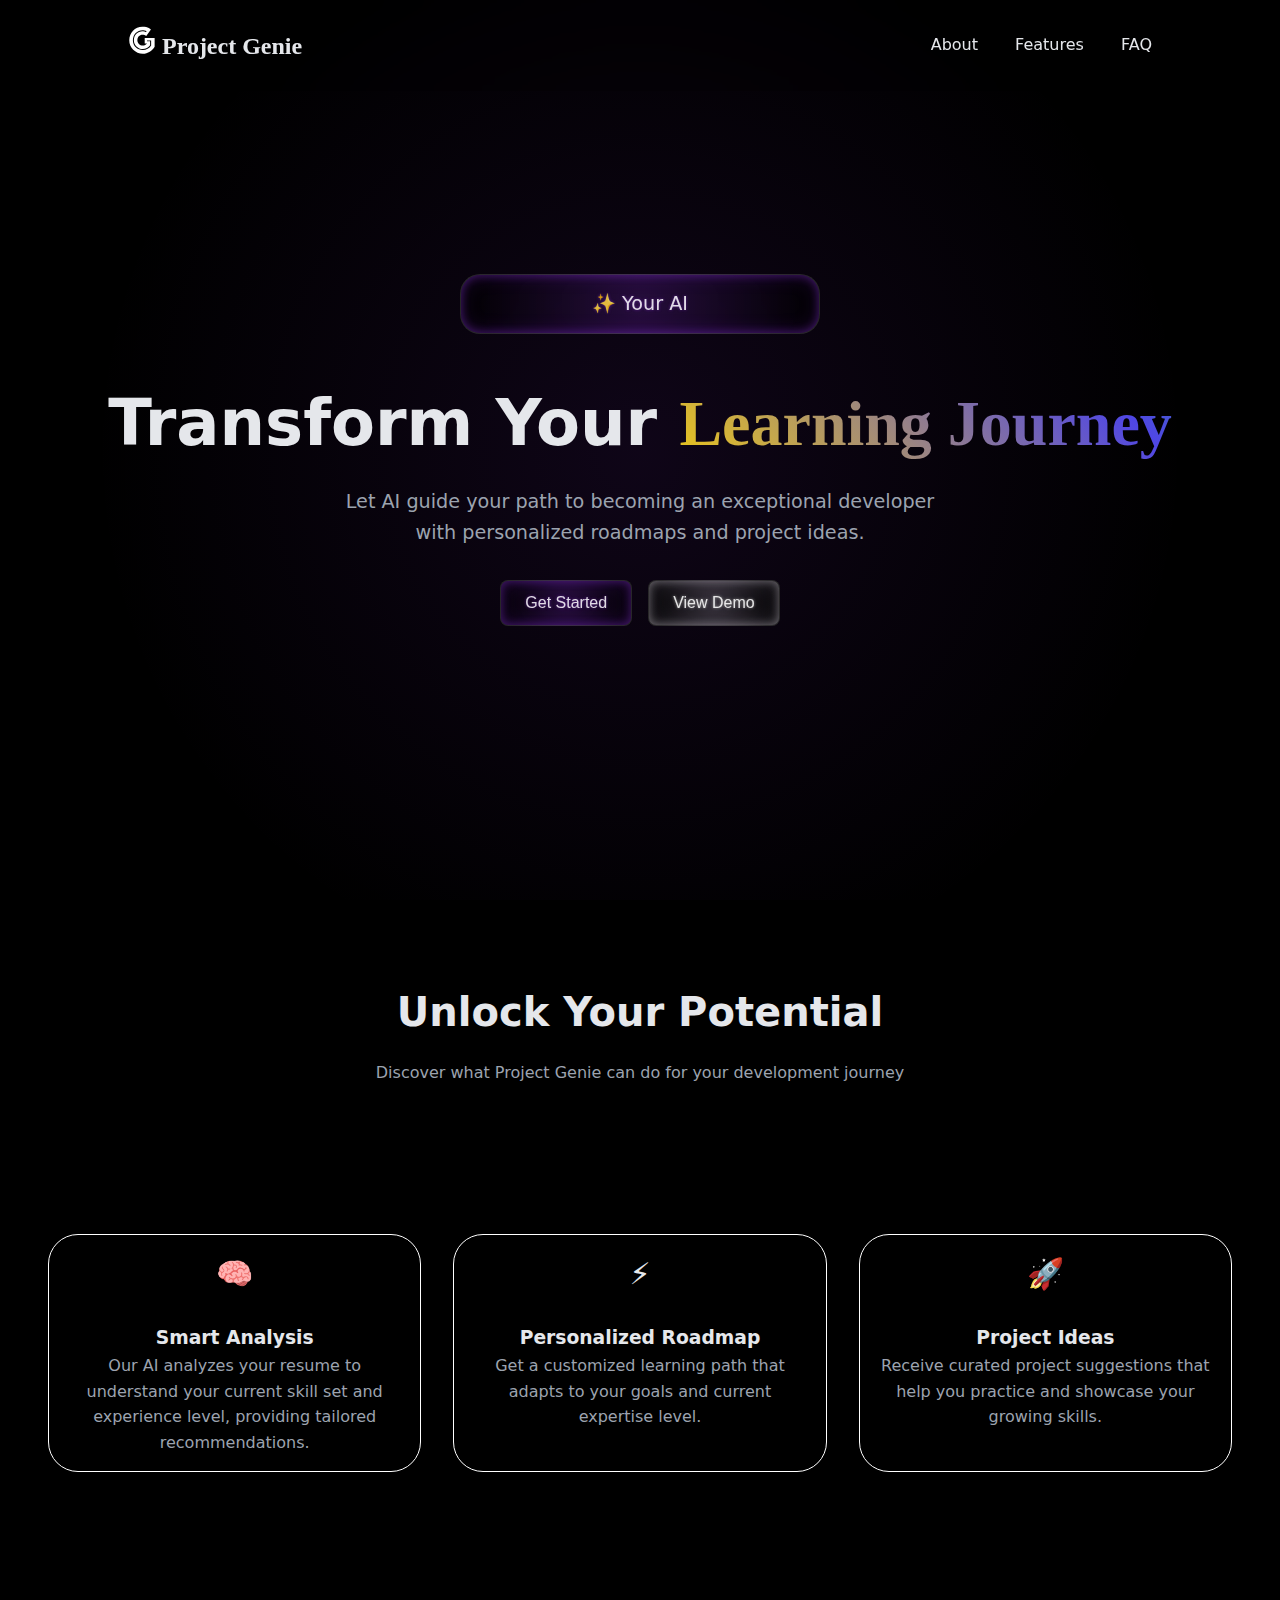
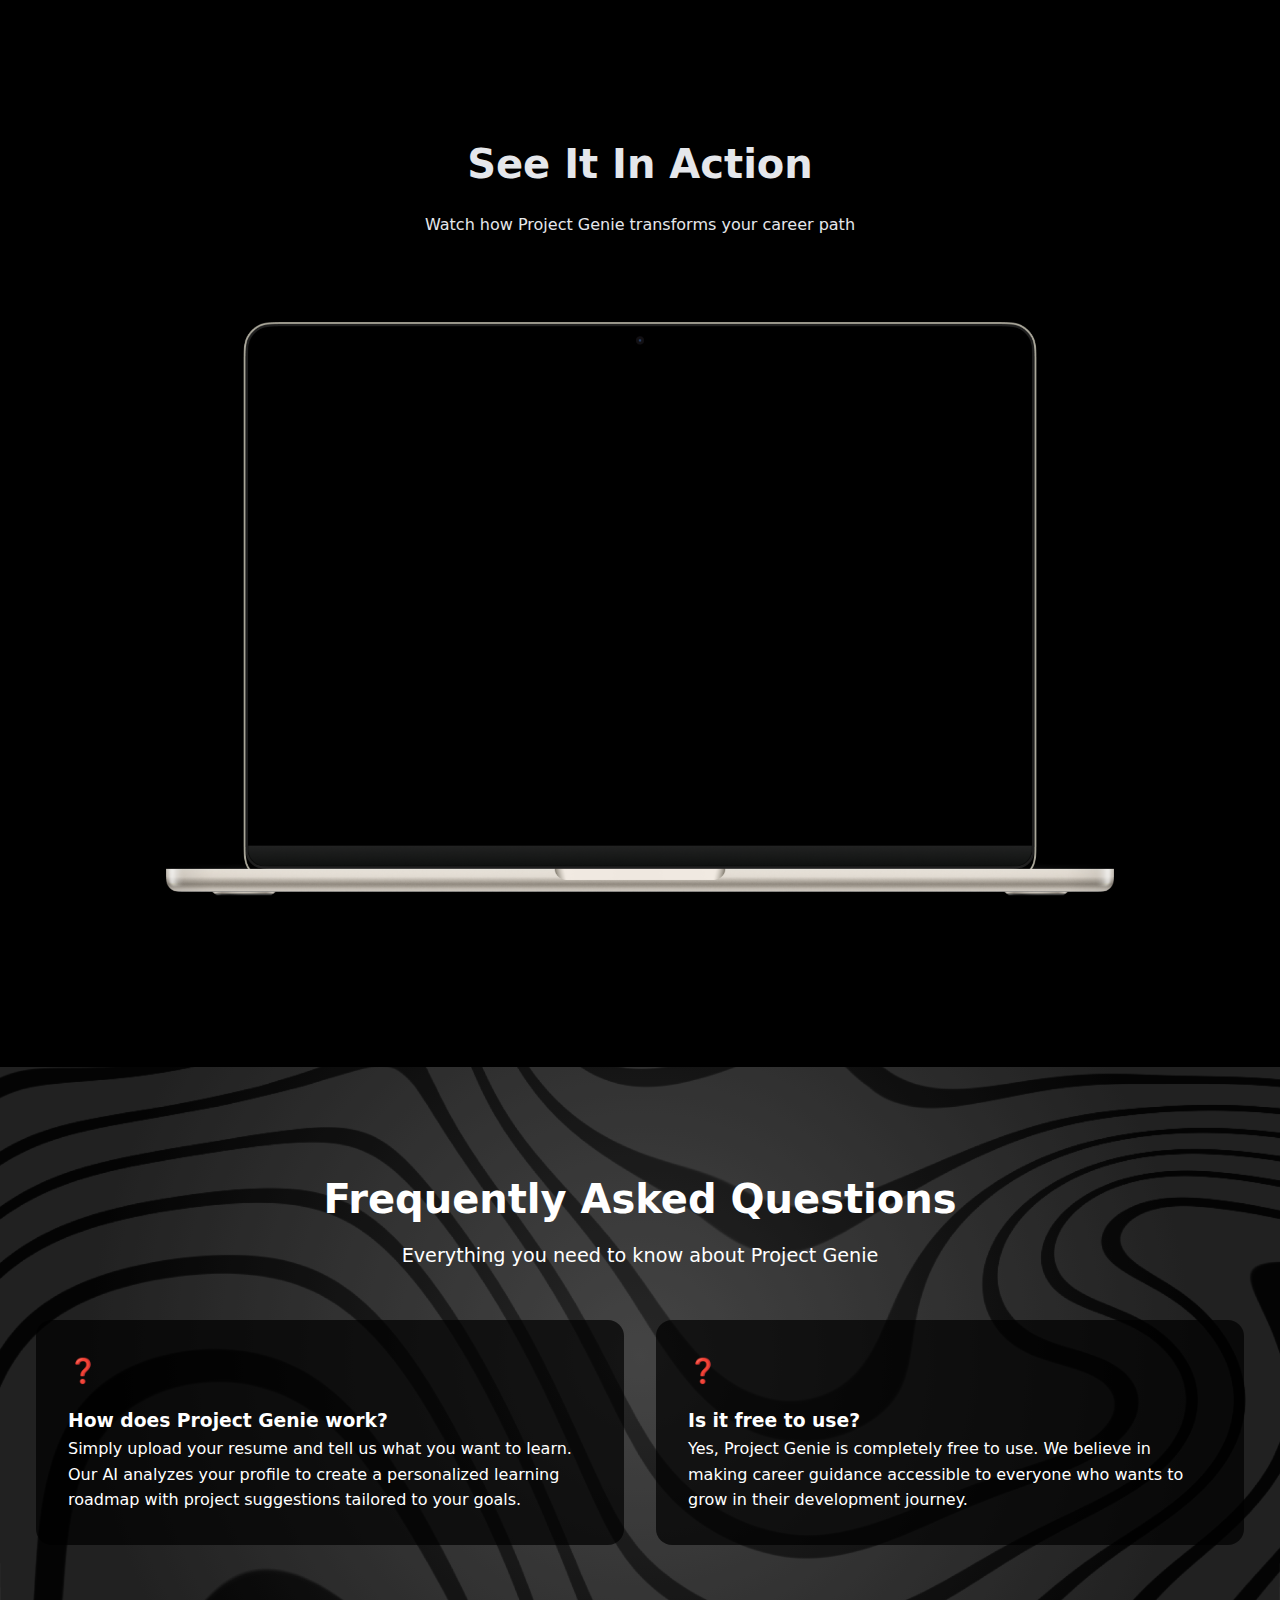
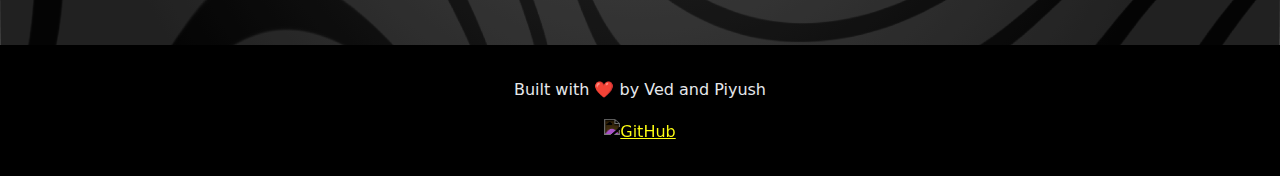
==== project 2/index.html @ 1f712a3b "sdsdfgr" ====
<!DOCTYPE html>
<html lang="en">

<head>
    <meta charset="UTF-8">
    <meta name="viewport" content="width=device-width, initial-scale=1.0">
    <title>Project Genie</title>
    <link rel="stylesheet" href="style.css">
</head>

<body>
    <nav>
        <div class="logo">
            <span class="mainlogo" id="mainlogo">
                <svg width="28" height="28" viewBox="0 0 28 29" fill="none" xmlns="http://www.w3.org/2000/svg">
                    <path
                        d="M18.4 10.4C17.92 9.97333 17.32 9.65333 16.6 9.44C15.88 9.2 15.1733 9.08 14.48 9.08C13.7067 9.08 13 9.22667 12.36 9.52C11.72 9.78667 11.16 10.1733 10.68 10.68C10.2267 11.16 9.86667 11.7467 9.6 12.44C9.33333 13.1333 9.2 13.88 9.2 14.68C9.2 15.48 9.34667 16.2267 9.64 16.92C9.93333 17.6133 10.3333 18.2133 10.84 18.72C11.3467 19.2 11.9333 19.5867 12.6 19.88C13.2933 20.1467 14.0267 20.28 14.8 20.28C15.7067 20.28 16.5333 20.0933 17.28 19.72C18.0267 19.32 18.6667 18.7867 19.2 18.12H16.8V12.52H27.08V21.4C26.4667 22.4933 25.7333 23.4933 24.88 24.4C24.0267 25.28 23.0667 26.04 22 26.68C20.96 27.32 19.8267 27.8133 18.6 28.16C17.3733 28.5067 16.1067 28.68 14.8 28.68C12.88 28.68 11.0667 28.32 9.36 27.6C7.65333 26.88 6.16 25.8933 4.88 24.64C3.62667 23.3867 2.62667 21.9067 1.88 20.2C1.16 18.4933 0.8 16.6533 0.8 14.68C0.8 12.76 1.14667 10.9467 1.84 9.24C2.53333 7.53333 3.48 6.05333 4.68 4.8C5.90667 3.52 7.34667 2.52 9 1.8C10.68 1.05333 12.48 0.679999 14.4 0.679999C15.8933 0.679999 17.1867 0.826665 18.28 1.12C19.3733 1.41333 20.2933 1.74667 21.04 2.12C21.92 2.54667 22.6533 3.01333 23.24 3.52L18.4 10.4ZM18.8 5.24C18.4533 5.08 18.0667 4.94666 17.64 4.84C17.2667 4.73333 16.8267 4.64 16.32 4.56C15.8133 4.48 15.2533 4.44 14.64 4.44C13.2267 4.44 11.9067 4.69333 10.68 5.2C9.45333 5.70667 8.38667 6.41333 7.48 7.32C6.57333 8.2 5.85333 9.26667 5.32 10.52C4.81333 11.7733 4.56 13.16 4.56 14.68C4.56 16.2 4.82667 17.5867 5.36 18.84C5.89333 20.0933 6.62667 21.1733 7.56 22.08C8.49333 22.96 9.57333 23.6533 10.8 24.16C12.0533 24.6667 13.3867 24.92 14.8 24.92C16.64 24.92 18.3067 24.4933 19.8 23.64C21.2933 22.76 22.5067 21.6 23.44 20.16V14.92H19.2V15.88H22.4V19.88C21.5733 21.1067 20.4933 22.08 19.16 22.8C17.8533 23.52 16.4 23.88 14.8 23.88C13.52 23.88 12.32 23.6667 11.2 23.24C10.1067 22.7867 9.13333 22.16 8.28 21.36C7.45333 20.5333 6.8 19.56 6.32 18.44C5.84 17.2933 5.6 16.04 5.6 14.68C5.6 13.32 5.82667 12.08 6.28 10.96C6.76 9.81333 7.4 8.84 8.2 8.04C9.02667 7.21333 9.98667 6.58667 11.08 6.16C12.1733 5.70667 13.36 5.48 14.64 5.48C15.12 5.48 15.5733 5.52 16 5.6C16.4267 5.68 16.8 5.76 17.12 5.84C17.4933 5.94667 17.84 6.05333 18.16 6.16L18.8 5.24Z"
                        fill="white" />
                </svg>
            </span class="logoname">Project Genie</span>
        </div>
        <div class="nav-links">
            <a href="#about">About</a>
            <a href="#features">Features</a>
            <a href="#faq">FAQ</a>
        </div>
    </nav>

    <header>
        <div id="typing-prompt" class="typing-text"></div>
        <br>
        <br>
        <h1>
            Transform Your
            <span class="gradient-text" id="animatedText">Learning Journey</span>
        </h1>
        <p>Let AI guide your path to becoming an exceptional developer with personalized roadmaps and project ideas.</p>
        <div class="cta-buttons">
            <button class="primary-btn">Get Started</button>
            <button class="secondary-btn">View Demo</button>
        </div>
    </header>

    <section id="features">
        <h2>Unlock Your Potential</h2>
        <p>Discover what Project Genie can do for your development journey</p>
        <div class="features-grid">
            <div class="feature-card">
                <div class="feature-icon">🧠</div>
                <br>
                <h3>Smart Analysis</h3>
                <p>Our AI analyzes your resume to understand your current skill set and experience level, providing
                    tailored recommendations.</p>
            </div>
            <div class="feature-card">
                <div class="feature-icon">⚡</div>
                <br>
                <h3>Personalized Roadmap</h3>
                <p>Get a customized learning path that adapts to your goals and current expertise level.</p>
            </div>
            <div class="feature-card">
                <div class="feature-icon">🚀</div>
                <br>
                <h3>Project Ideas</h3>
                <p>Receive curated project suggestions that help you practice and showcase your growing skills.</p>
            </div>
        </div>
    </section>

    <section id="demo">
        <h2>See It In Action</h2>
        <p>Watch how Project Genie transforms your career path</p>
        <div class="demo-container">
            <video class="demo-video" autoplay loop muted>
                <source src="video/Screen Recording 2025-02-14 at 5.06.12 PM.mov" type="video/mp4">
            </video>
            <div class="demo-image"></div>
            <div class="demo-image2"><img src="img/e23ea345-adc1-48c4-ad5c-75eac517e1dc.png" class="img2"></div>
        </div>
    </section>



    <section id="faq">
        <div class="faqimg"><img src="img/Frame 1.png" /></div>
        <h2 class="fagh1">Frequently Asked Questions</h2>
        <p class="fagp">Everything you need to know about Project Genie</p>
        <div class="faq-grid">
            <div class="faq-card">
                <div class="faq-icon">❓</div>
                <h3>How does Project Genie work?</h3>
                <p>Simply upload your resume and tell us what you want to learn. Our AI analyzes your profile to create
                    a personalized learning roadmap with project suggestions tailored to your goals.</p>
            </div>
            <div class="faq-card">
                <div class="faq-icon">❓</div>
                <h3>Is it free to use?</h3>
                <p>Yes, Project Genie is completely free to use. We believe in making career guidance accessible to
                    everyone who wants to grow in their development journey.</p>
            </div>
        </div>
    </section>

    <footer>
        <p>Built with ❤️ by <span><a href="https://github.com/vedpawar2254/"
                    style="text-decoration: none; color: inherit;">Ved</a></span> and <span><a
                    href="https://github.com/Piyush-08-bot"
                    style=" text-decoration: none; color: inherit;">Piyush</a></span> </p>
        <a href="https://github.com/vedpawar2254/Projectgenie" target="_blank">
            <img src="https://github.githubassets.com/images/modules/logos_page/GitHub-Mark.png" alt="GitHub"
                class="github-icon">
        </a>
    </footer>

    <script src="script.js"></script>
</body>

</html>
---- project 2/style.css ----
@font-face {
    font-family: 'nb';
    src: url('/fonts/new/NBInternationalProBoo.ttf');
}

@font-face {
    font-family: 'rejoy';
    src: url('/fonts/new/Rejouice-Headline.ttf');
}

:root {
    --primary-color: #9333EA;
    --secondary-color: #4F46E5;
    --text-color: #E5E7EB;
    --background-color: #000000;
    --card-background: #1F2937;
}

* {
    margin: 0;
    padding: 0;
    box-sizing: border-box;
}

body {
    font-family: system-ui, -apple-system, sans-serif;
    background-color: var(--background-color);
    color: var(--text-color);
    line-height: 1.6;
}

nav {
    display: flex;
    justify-content: space-between;
    align-items: center;
    padding: 1.6rem 8rem;
    background-color: rgba(0, 0, 0, 0.2);
    backdrop-filter: blur(10px);
    position: fixed;
    width: 100%;
    z-index: 1000;
}



.logo {
    font-family: 'nb';
    font-size: 1.5rem;
    font-weight: bold;
}


.nav-links a {
    color: var(--text-color);
    text-decoration: none;
    margin-left: 2rem;
    transition: color 0.3s ease;
}

.nav-links a:hover {
    color: var(--primary-color);
}

header {
    min-height: 100vh;
    display: flex;
    flex-direction: column;
    justify-content: center;
    align-items: center;
    text-align: center;
    padding: 2rem;
    background: radial-gradient(circle at center, rgba(147, 51, 234, 0.1) 0%, transparent 70%);
}



.typing-text {
    width: 360px;
    /* Fixed width */
    height: 60px;
    /* Fixed height */
    padding: 12px 20px;
    font-size: 1.2rem;
    font-weight: 400;
    border-radius: 20px;
    color: rgba(255, 255, 255, 0.85);
    background: radial-gradient(circle at center, rgba(147, 51, 234, 0.2), rgba(0, 0, 0, 0.9));
    backdrop-filter: blur(8px);
    border: 1px solid rgba(255, 255, 255, 0.15);

    /* Subtle Inner Glow */
    box-shadow: inset 0 0 10px rgba(147, 51, 234, 0.4),
        inset 0 0 20px rgba(147, 51, 234, 0.2);

    /* Soft Text Glow */
    text-shadow: 0 0 3px rgba(147, 51, 234, 0.5);

    display: flex;
    align-items: center;
    justify-content: center;
    overflow: hidden;
    /* Prevent content from pushing size */
    white-space: nowrap;
    /* Keep text on one line */
}

@keyframes gradientMove {
    0% {
        background-position: 0% 50%;
    }

    50% {
        background-position: 100% 50%;
    }

    100% {
        background-position: 0% 50%;
    }
}

.badge {
    background-color: rgba(147, 51, 234, 0.1);
    color: var(--primary-color);
    padding: 0.5rem 1rem;
    border-radius: 2rem;
    margin-bottom: 2rem;
    font-size: 0.9rem;
}

h1 {
    font-size: 4rem;
    margin-bottom: 1.5rem;
    line-height: 1.2;
}

h2 {
    font-size: 2.5rem;
    margin-bottom: 1rem;
}

.gradient-text {
    font-family: 'nb';
    background: linear-gradient(45deg, #FFD700, #4F46E5, #00FF00);
    -webkit-background-clip: text;
    background-clip: text;
    color: transparent;
    background-size: 200% 200%;
    animation: gradient 5s ease infinite;
}

@keyframes gradient {
    0% {
        background-position: 0% 50%;
    }

    50% {
        background-position: 100% 50%;
    }

    100% {
        background-position: 0% 50%;
    }
}

header p {
    max-width: 600px;
    margin-bottom: 2rem;
    font-size: 1.2rem;
    color: #9CA3AF;
}

.cta-buttons {
    display: flex;
    gap: 1rem;
}

.primary-btn,
.secondary-btn {
    padding: 0.8rem 1.5rem;
    border-radius: 0.5rem;
    font-size: 1rem;
    font-weight: 500;
    cursor: pointer;
    transition: transform 0.2s ease;
}

.primary-btn {
    color: rgba(255, 255, 255, 0.85);
    background: radial-gradient(circle at center, rgba(147, 51, 234, 0.2), rgba(0, 0, 0, 0.9));
    backdrop-filter: blur(8px);
    border: 1px solid rgba(255, 255, 255, 0.15);

    /* Subtle Inner Glow */
    box-shadow: inset 0 0 10px rgba(147, 51, 234, 0.4),
        inset 0 0 20px rgba(147, 51, 234, 0.2);

    /* Soft Text Glow */
    text-shadow: 0 0 3px rgba(147, 51, 234, 0.5);
}

.secondary-btn {
    color: rgba(255, 255, 255, 0.85);
    background: radial-gradient(circle at center, rgba(226, 226, 226, 0.2), rgba(0, 0, 0, 0.9));
    backdrop-filter: blur(8px);
    border: 1px solid rgba(255, 255, 255, 0.15);

    /* Subtle Inner Glow */
    box-shadow: inset 0 0 10px rgba(237, 232, 241, 0.4),
        inset 0 0 20px rgba(210, 195, 223, 0.2);

    /* Soft Text Glow */
    text-shadow: 0 0 3px #9a9999;
}

.primary-btn:hover,
.secondary-btn:hover {
    transform: translateY(-2px);
}

#features {
    padding: 5rem 2rem;
    text-align: center;
    background-color: var(--background-color);
}

#features p {
    color:#9CA3AF
}



.features-grid {
    display: grid;
    grid-template-columns: repeat(auto-fit, minmax(300px, 1fr));
    gap: 2rem;
    margin-top: 3rem;
    padding: 0 1rem;
}


.feature-card {
    border-radius: 30px;
    text-align: center;
    padding: 15px;
    max-width: 375px;
    min-height: 210px; /* Increased height */
    margin: 100px auto;
    background: #000000;
    border: 1px solid #fff;
    transition: all 0.3s ease-in-out;
    box-shadow: none; /* No glow initially */
}

.feature-card:hover {
    transform: translateY(-5px);
    box-shadow: 0 10px 30px rgba(255, 255, 255, 0.6), 
                0 20px 50px rgba(192, 192, 192, 0.4);
}

/* Styling the icon */
.feature-icon {
    font-size: 30px; /* Default size */
    transition: transform 0.3s ease-in-out;
}

/* Increase the size on hover */
.feature-card:hover .feature-icon {
    transform: scale(1.3); /* Makes the icon bigger */
}

#demo {
    padding: 5rem 2rem;
    text-align: center;
}

.demo-container {
    position: relative;
    width: 100%;
    max-width: 1000px;
    /* Increased size */
    height: 750px;
    /* Matches image height */
    margin: 0 auto;
    border-radius: 1rem;
    overflow: hidden;
    /* Ensures video does not overflow */
}

.demo-video {
    position: absolute;
    top: 0;
    left: 5.5rem;
    margin-left: .99rem;
    width: 78%;
    height: 93%;
    object-fit: contain;
    /* Ensures the full video is visible */
    background-color: black;
    /* Optional: fills empty space if aspect ratio doesn't match */
}

.demo-image {
    width: 100%;
    height: 100%;
    background-image: url('img/845shots_so.png');
    background-size: contain;
    /* Adjust to fit the image properly */
    background-position: center;
    background-repeat: no-repeat;
    border-radius: 1rem;
    position: relative;
    z-index: 2;
    /* Ensures the image is on top */
}

#faq {
    position: relative;
    padding: 100px 20px;
    text-align: center;
    color: #fff;
    overflow: hidden;
}

/* FAQ Background with Radial Gradient */
.faqimg {
    position: absolute;
    top: 0;
    left: 50%;
    transform: translateX(-50%);
    width: 100%;
    height: 100%;
    z-index: -1; /* Send image behind content */
    background: radial-gradient(circle, rgba(255, 255, 255, 0.2) 0%, rgba(0, 0, 0, 0.8) 80%);
}

.faqimg img {
    width: 100%;
    height: 100%;
    object-fit: cover;
    opacity: 0.3; /* Adjust transparency for better readability */
}

/* FAQ Content */
.fagh1 {
    font-size: 2.5rem;
    margin-bottom: 10px;
}

.fagp {
    font-size: 1.2rem;
    margin-bottom: 40px;
}

.faq-grid {
    display: grid;
    grid-template-columns: repeat(auto-fit, minmax(300px, 1fr));
    gap: 2rem;
    margin-top: 3rem;
    padding: 0 1rem;
}

.faq-card {
    background-color: rgba(0, 0, 0, 0.7); /* Semi-transparent background */
    padding: 2rem;
    border-radius: 1rem;
    text-align: left;
    transition: transform 0.3s ease;
}

.faq-card:hover {
    transform: translateY(-5px);
}

.faq-icon {
    font-size: 1.5rem;
    margin-bottom: 1rem;
}

footer {
    text-align: center;
    padding: 2rem;
    background-color: #000000;
}

.github-icon {
    width: 24px;
    height: 24px;
    margin-top: 1rem;
    filter: invert(1);
}
.img2{
    width:20rem;
    display: none;
    margin:2rem auto;

}
@media (max-width: 768px) {
    h1 {
        font-size: 2.5rem;
    }

    h2 {
        font-size: 2rem;
    }

    .nav-links {
        display: none;
    }

    .cta-buttons {
        flex-direction: column;
    }

    .demo-image {
        height: 300px;
    }

    .features-grid {
        grid-template-columns: 1fr;
    }
    

}

@media (max-width: 1069px) {
    .demo-container{
        margin-bottom:-7rem;
    }

    .demo-video,
    .demo-image {
        display: none;
    }

    .img2{
        display: block;
     
    }
}
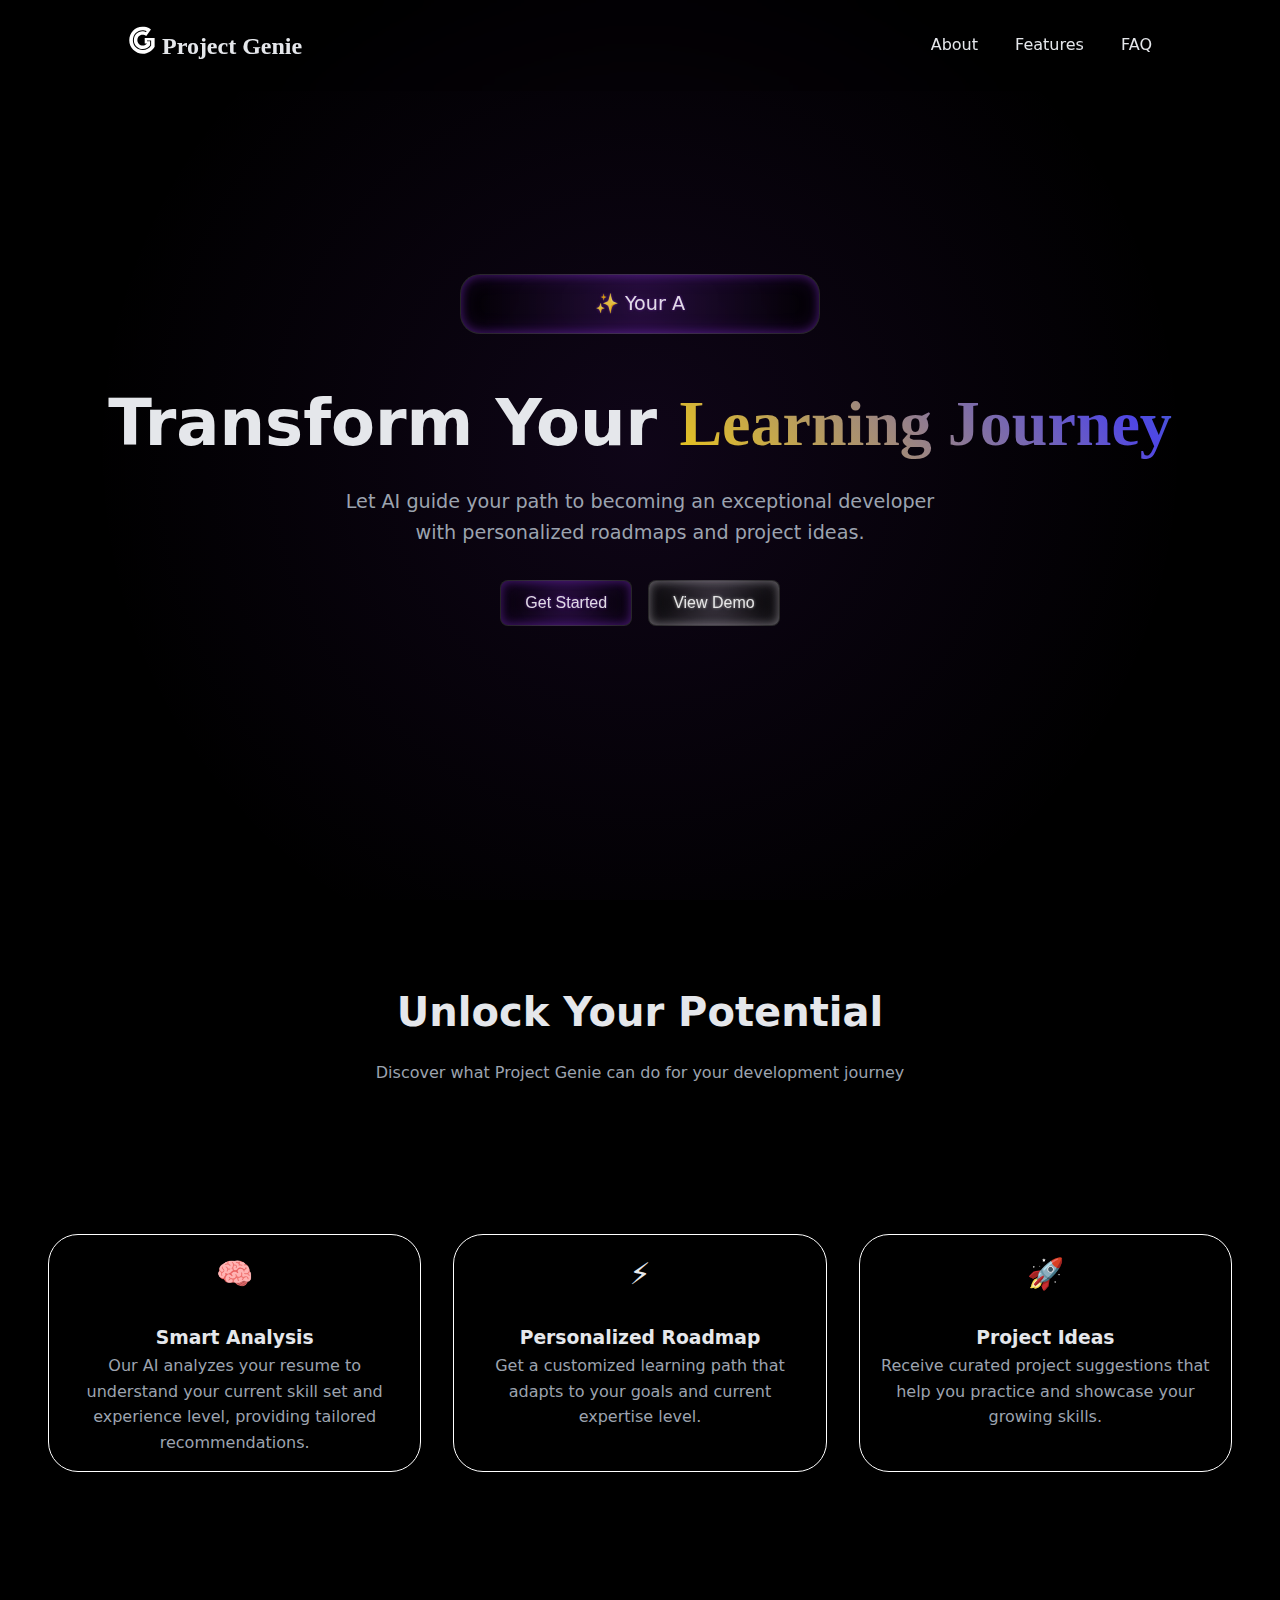
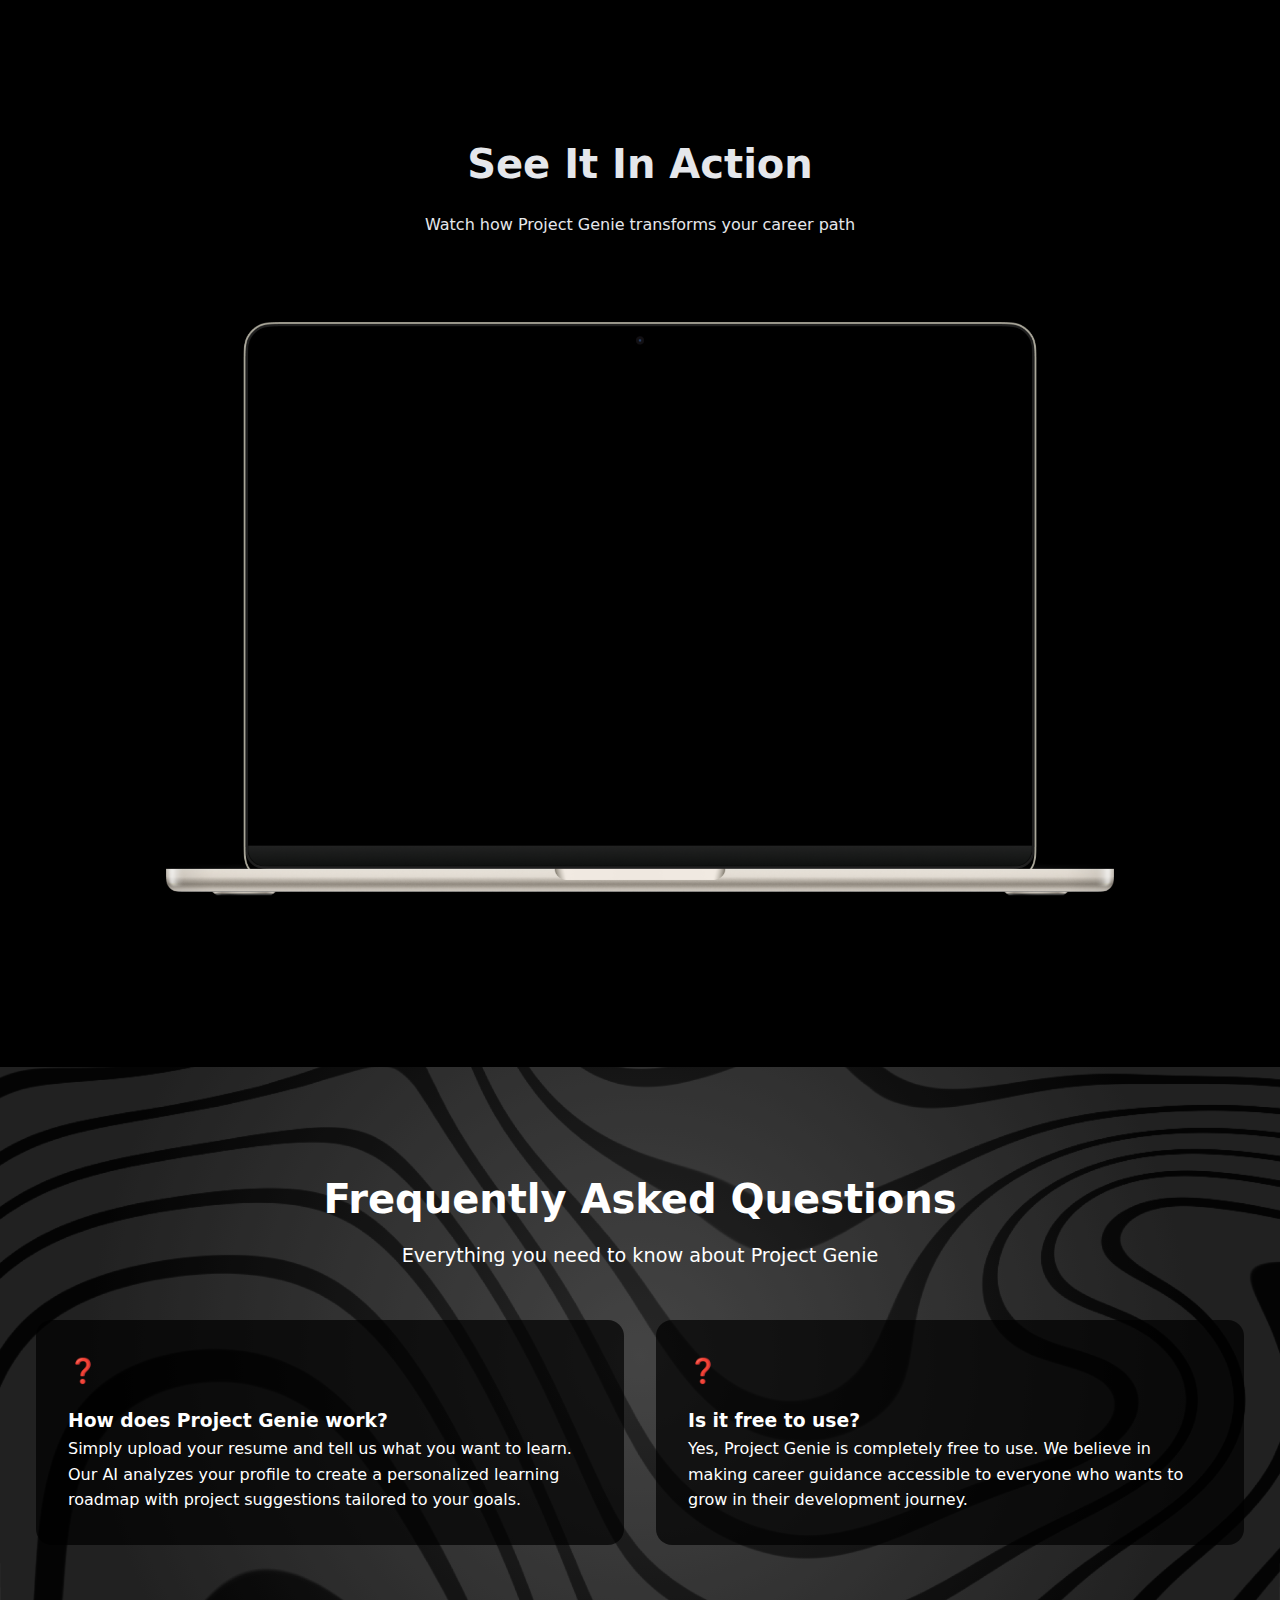
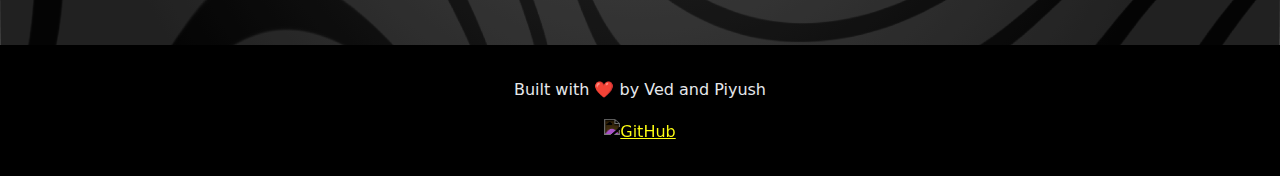
==== commit d2a8c338: "Update index.html" ====
--- a/project 2/index.html
+++ b/project 2/index.html
@@ -36,7 +36,7 @@
         </h1>
         <p>Let AI guide your path to becoming an exceptional developer with personalized roadmaps and project ideas.</p>
         <div class="cta-buttons">
-            <button class="primary-btn">Get Started</button>
+            <a href="https://project-genie.streamlit.app/" style=" text-decoration: none; color: inherit;" ><button class="primary-btn">Get Started</button></a>
             <button class="secondary-btn">View Demo</button>
         </div>
     </header>
@@ -115,4 +115,4 @@
     <script src="script.js"></script>
 </body>
 
-</html>+</html>
